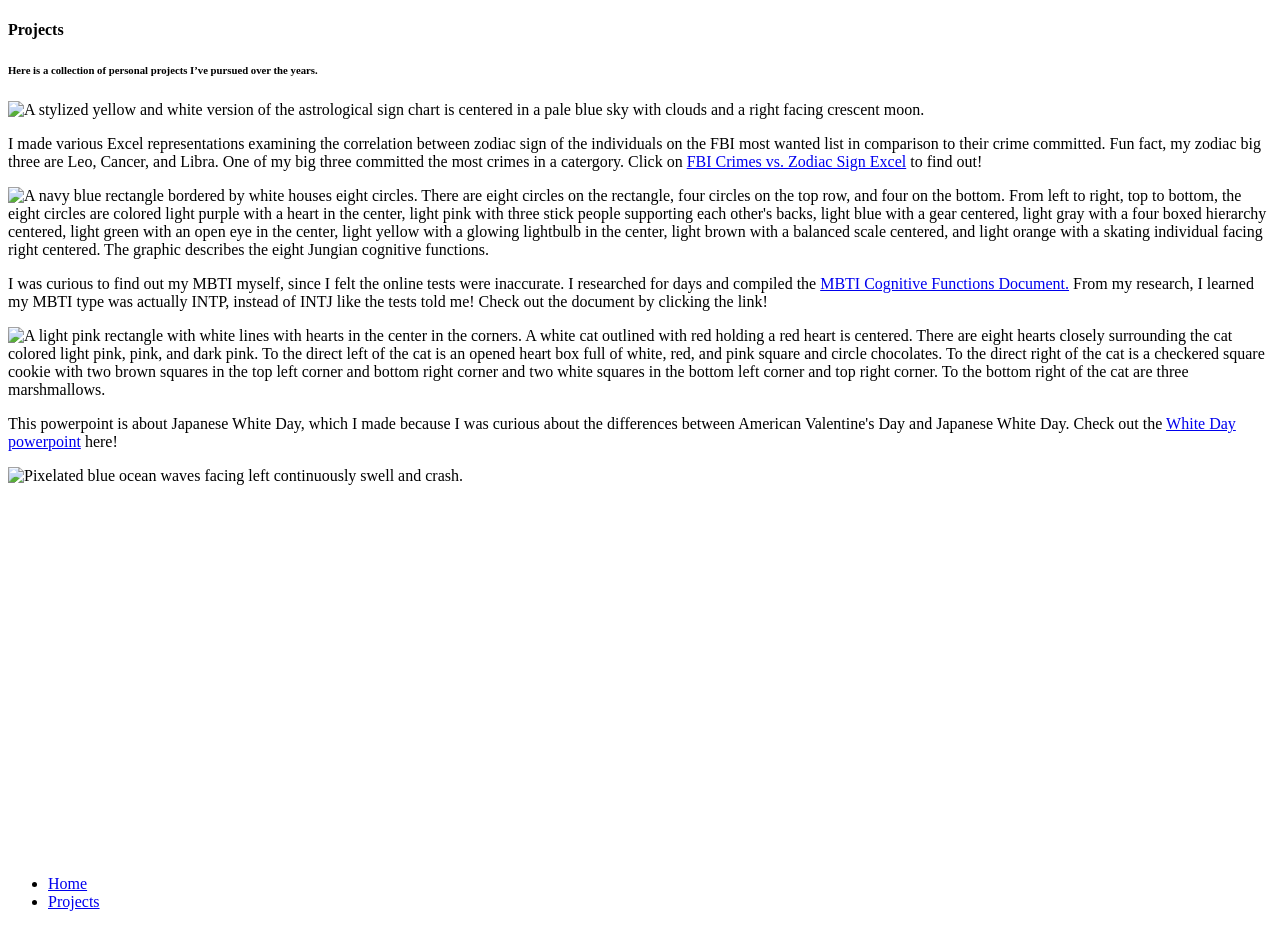
==== projects.html @ fd6cb3c2 "Added projects.html" ====
<!DOCTYPE html>
<html>
  <head>
    
    <title>Projects</title>
    <meta charset="utf-8" />
	  <meta http-equiv="X-UA-Compatible" content="IE=edge" />
	  <meta name="viewport" content="width=device-width, initial-scale=1" />

	  <!-- link the webpage's stylesheet -->
	  <link rel="stylesheet" href="/style.css" />

	  <!-- link the webpage's JavaScript file -->
	  <script src="/script.js" defer></script>

  </head>
  
  <body class="projects">
    <header>
      
      <h4 class = "projects">Projects</h4>
      <h6 class = "projects">Here is a collection of personal projects I’ve pursued over the years.</h6>
    </header>

    <main class = "projects">
      <div class="projects-container">
      <img id = "astroChart" src="assets/astrology chart.jpg" alt = "A stylized yellow and white version of the astrological sign chart is centered in a pale blue sky with clouds and a right facing crescent moon.">
      <p>I made various Excel representations examining the correlation between zodiac sign of the individuals on the FBI most wanted list in comparison to their crime committed. Fun fact, my zodiac big three are Leo, Cancer, and Libra. One of my big three committed the most crimes in a catergory. Click on <a href="https://docs.google.com/spreadsheets/d/1xBKuoBQ0WFbivCeo5yyAuAX60gPajoq3/edit?usp=sharing&ouid=104031755285474681985&rtpof=true&sd=true">FBI Crimes vs. Zodiac Sign Excel</a> to find out! </p>
      </div>

      <div class ="projects-container">
        <img id = "mbtiFunc" src="assets/mbti cog functions.png" alt = "A navy blue rectangle bordered by white houses eight circles. There are eight circles on the rectangle, four circles on the top row, and four on the bottom. From left to right, top to bottom, the eight circles are colored light purple with a heart in the center, light pink with three stick people supporting each other's backs, light blue with a gear centered, light gray with a four boxed hierarchy centered, light green with an open eye in the center, light yellow with a glowing lightbulb in the center, light brown with a balanced scale centered, and light orange with a skating individual facing right centered. The graphic describes the eight Jungian cognitive functions.">
        <p>I was curious to find out my MBTI myself, since I felt the online tests were inaccurate. I researched for days and compiled the <a href= "https://1drv.ms/w/s!AhdmTZKzYuXj-zX77f0aoYTPNWzn">MBTI Cognitive Functions Document.</a> From my research, I learned my MBTI type was actually INTP, instead of INTJ like the tests told me! Check out the document by clicking the link!</p>
      </div>

      <div class ="projects-container">
        <img id = "jpWhite" src="assets/jp white day.png" alt = "A light pink rectangle with white lines with hearts in the center in the corners. A white cat outlined with red holding a red heart is centered. There are eight hearts closely surrounding the cat colored light pink, pink, and dark pink. To the direct left of the cat is an opened heart box full of white, red, and pink square and circle chocolates. To the direct right of the cat is a checkered square cookie with two brown squares in the top left corner and bottom right corner and two white squares in the bottom left corner and top right corner. To the bottom right of the cat are three marshmallows.">
      <p>This powerpoint is about Japanese White Day, which I made because I was curious about the differences between American Valentine's Day and Japanese White Day. Check out the <a href="https://www.canva.com/design/DAFbCJZyvXk/H67eqAMe6ihnSC6DAI1L8w/edit?utm_content=DAFbCJZyvXk&utm_campaign=designshare&utm_medium=link2&utm_source=sharebutton"> White Day powerpoint</a> here!</p>
    </div>

      <img id = "ocWaves" src="assets/ocean.gif" alt = "Pixelated blue ocean waves facing left continuously swell and crash.">
      
   <div class="spotify-container">
    <iframe style="border-radius:12px" src="https://open.spotify.com/embed/playlist/4dWzxPQYus2QRRu6FjhjwQ?utm_source=generator&theme=0" width="30%" height="352" frameBorder="0" allowfullscreen="" allow="autoplay; clipboard-write; encrypted-media; fullscreen; picture-in-picture" loading="lazy"></iframe>
  </div> 
    
   <div class="sticker-container">
  <img src ="assets/pashmina.gif" alt = "">
  <img id ="mangle" src ="assets/mangle.gif" alt= "">
  <img src ="assets/spidergwen.gif" alt= "">
</div>

    <nav> 
      <ul>
        <li><a href="index.html">Home</a></li>
        <li><a href="projects.html">Projects</a></li>
      </ul>
    </nav>
    </main>
    
    
    
  </body>
</html>

<!--Sources
Astrology Chart image: https://joynumber.com/blog/how-to-read-your-natal-chart-for-beginners/
Cognitive Functions image: https://personalityjunkie.com/functions-ni-ti-fi-si-ne-te-fe-se/
White Day slideshow image: My design
Ocean Waves gif: https://www.sutori.com/en/item/untitled-72fe-8882
-->
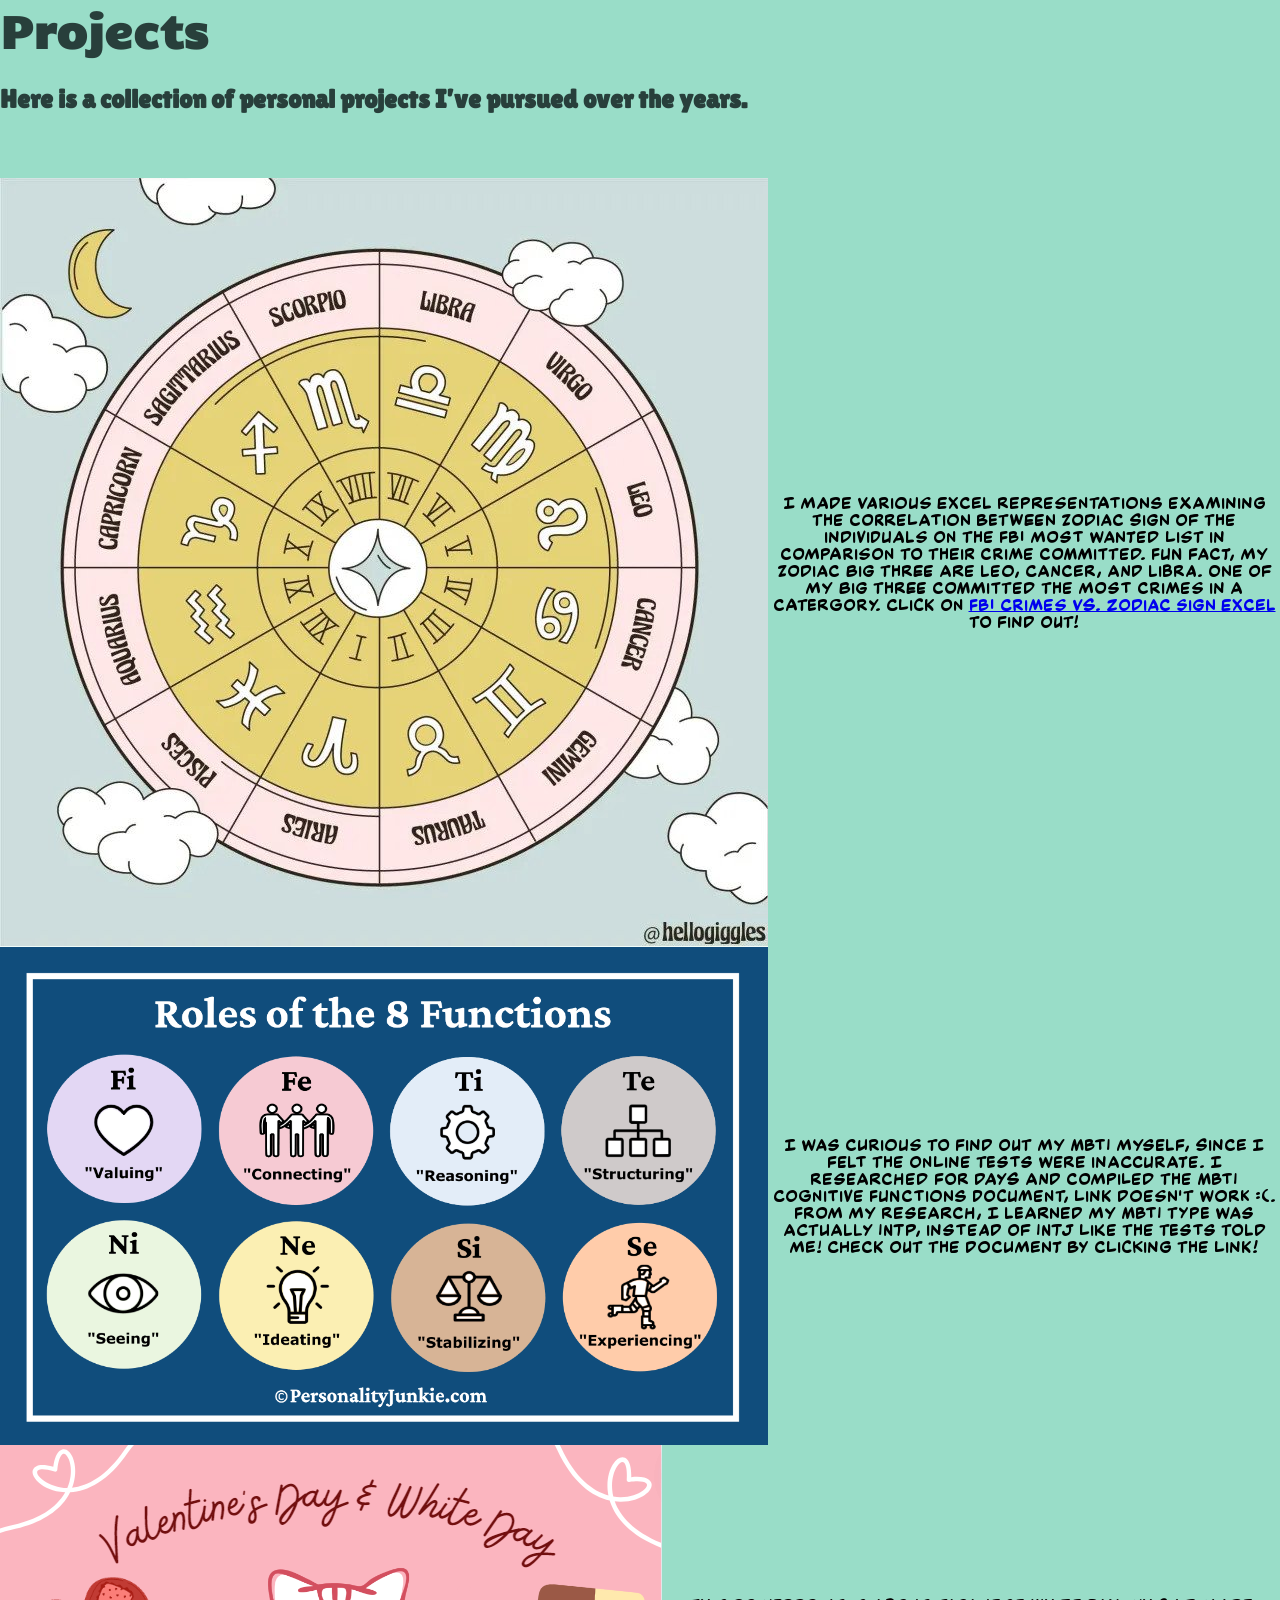
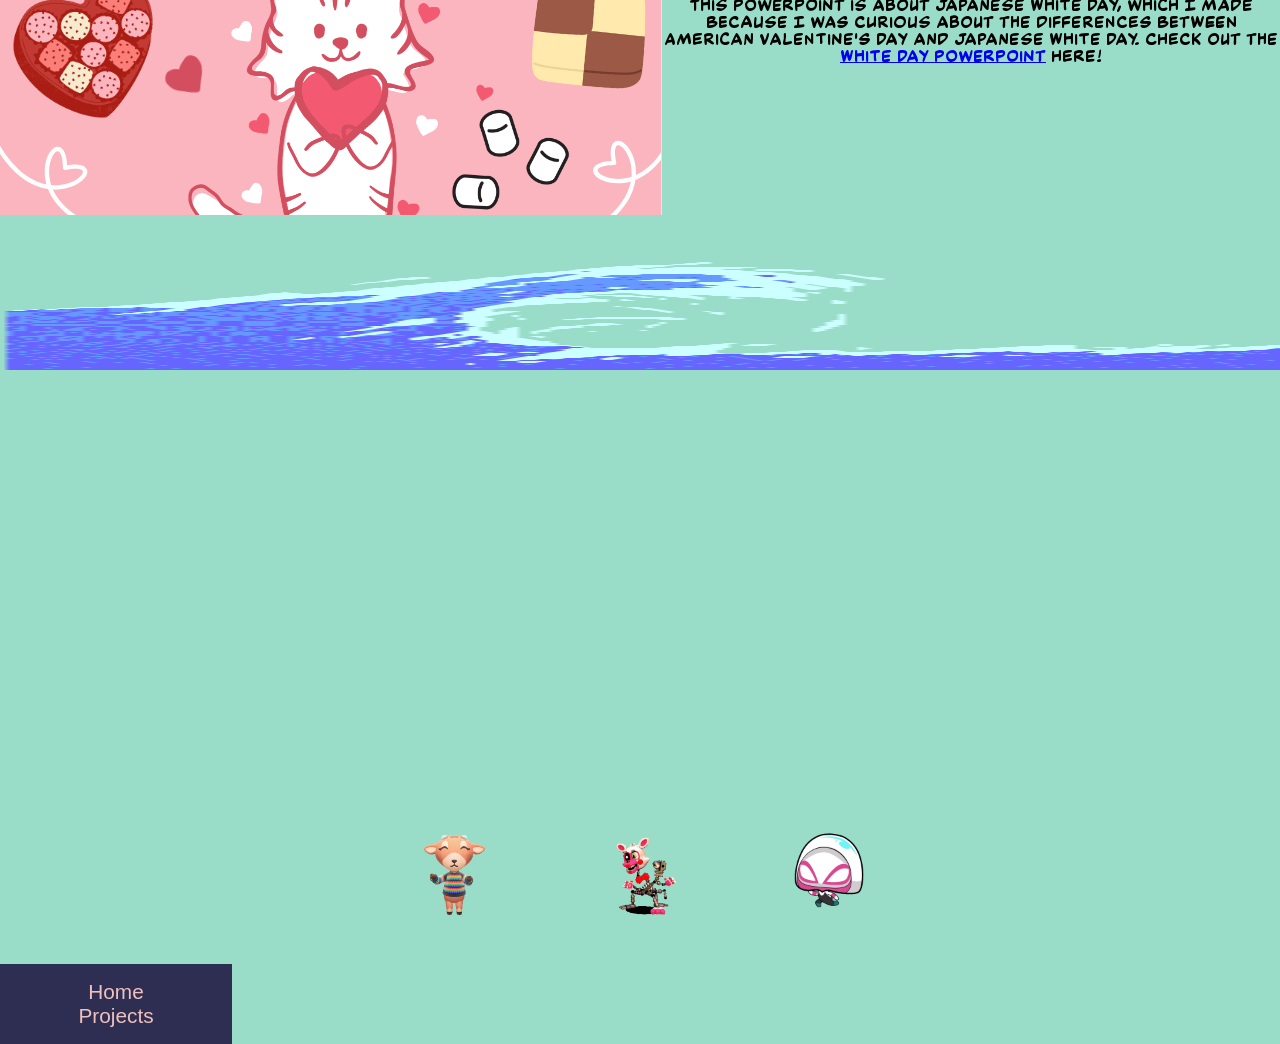
==== commit 9e33b74c: "Say that MBTI link doesn't work" ====
--- a/projects.html
+++ b/projects.html
@@ -30,7 +30,7 @@
 
       <div class ="projects-container">
         <img id = "mbtiFunc" src="assets/mbti cog functions.png" alt = "A navy blue rectangle bordered by white houses eight circles. There are eight circles on the rectangle, four circles on the top row, and four on the bottom. From left to right, top to bottom, the eight circles are colored light purple with a heart in the center, light pink with three stick people supporting each other's backs, light blue with a gear centered, light gray with a four boxed hierarchy centered, light green with an open eye in the center, light yellow with a glowing lightbulb in the center, light brown with a balanced scale centered, and light orange with a skating individual facing right centered. The graphic describes the eight Jungian cognitive functions.">
-        <p>I was curious to find out my MBTI myself, since I felt the online tests were inaccurate. I researched for days and compiled the <a href= "https://1drv.ms/w/s!AhdmTZKzYuXj-zX77f0aoYTPNWzn">MBTI Cognitive Functions Document.</a> From my research, I learned my MBTI type was actually INTP, instead of INTJ like the tests told me! Check out the document by clicking the link!</p>
+        <p>I was curious to find out my MBTI myself, since I felt the online tests were inaccurate. I researched for days and compiled the MBTI Cognitive Functions Document, link doesn't work :(. From my research, I learned my MBTI type was actually INTP, instead of INTJ like the tests told me! Check out the document by clicking the link!</p>
       </div>
 
       <div class ="projects-container">
--- a/style.css
+++ b/style.css
@@ -0,0 +1,226 @@
+*{
+  margin: 0px;
+  padding: 0px;
+}
+
+/* Importing Fonts */
+@font-face {
+  font-family: "Bodoni Moda";
+  src: url("Fonts/BodoniModa_9pt-BlackItalic.ttf") format("truetype");
+}
+
+@font-face {
+  font-family: "Arsenal";
+  src: url("Fonts/Arsenal-Bold.ttf") format("truetype");
+}
+
+@font-face {
+  font-family: "Candal";
+  src: url("Fonts/Candal-Regular.ttf") format("truetype");
+}
+
+@font-face {
+  font-family: "Lilita One";
+  src: url("Fonts/LilitaOne-Regular.ttf") format("truetype");
+}
+
+@font-face {
+  font-family: "Noto Sans";
+  src: url("Fonts/NotoSansJP-Medium.ttf") format("truetype");
+}
+
+@font-face {
+  font-family: "Ready";
+  src: url("Fonts/ReadyforAnythingBB-Bold.ttf") format("truetype");
+}
+  
+/* STYLE SECTIONING TAGS */
+body.home {
+  background-color: #6C4B5E; 
+  text-align: center;
+}
+
+body.projects {
+  background-color: #99DDC8;
+}
+
+
+/* STYLE TEXT */
+
+h1.home {
+  color: #23231a;
+  font-family: "Bodoni Moda", serif;
+  font-size: 64px;
+  text-align: left;
+  margin-top: 3%;
+  margin-bottom: 3%;
+}
+
+p.home {
+  color: #D0ABA0;
+  font-family: "Noto Sans", sans-serif; 
+  font-size: 30px;
+  text-align: center;
+  margin-right: 10%
+}
+
+div.spotify-container {
+  text-align: left;
+  margin-top: 5px;
+  width: 3000px;
+}
+
+div.musicText-container {
+  display: flex; 
+  align-items: center; 
+  justify-content: center;
+}
+
+#descript {
+  margin-right: 50px;
+  color: #D0ABA0;
+  font-family: "Noto Sans", sans-serif; 
+  font-size: 20px;
+}
+
+h4.projects {
+  color: #283F3B;
+  font-family: "Candal", sans-serif;
+  font-size: 45px;
+  margin-bottom: 2%;
+}
+
+h6.projects {
+  color: #283F3B;
+  font-family: "Lilita One", sans-serif;
+  font-size: 26px;
+  padding-bottom: 5%;
+}
+
+/* STYLE IMAGES */
+#xianglingGI {
+  max-width: 30%;
+  border-radius: 25%;
+  margin-right: 2%
+  padding-bottom: 100%;
+}
+
+.home-container {
+  display: flex;
+  align-items: center; 
+  justify-content: center; 
+}
+
+div.sticker-container { 
+  display: inline-block; 
+}
+
+div.sticker-container img {
+  width: 100px;
+  height: 100px;
+  margin: 40px;
+}
+
+main.projects {
+  text-align: center;
+  margin: 0;
+  padding: 0;
+}
+
+.projects-container {
+  display: flex;
+  align-items: center; 
+  justify-content: center; 
+  font-family: "Ready", sans-serif;
+}
+
+#astroChart {
+  height: 40%;
+  width: 60%;
+}
+
+#mbtiFunc {
+  width: 60%;
+}
+
+#jpWhite{
+  width: 60%;
+}
+
+#ocWaves { 
+  width: 100%;
+  max-height: 200px;
+  height: auto;
+}
+
+/*Scrolling text*/
+#scroll-container {
+  border: 2px solid #23231a;
+  border-radius: 1px;
+  overflow: hidden;
+}
+
+#scroll-text {
+  /* animation properties */
+  -moz-transform: translateX(100%);
+  -webkit-transform: translateX(100%);
+  transform: translateX(100%);
+  
+  -moz-animation: my-animation 15s linear infinite;
+  -webkit-animation: my-animation 15s linear infinite;
+  animation: my-animation 15s linear infinite;
+
+  font-size: 24px;
+  color: #C6ECAE;
+  font-family: "Arsenal", sans-serif;
+  padding-top: 1em;
+  padding-bottom: 1em;
+  white-space: nowrap;
+  overflow: hidden;
+}
+
+
+@-webkit-keyframes my-animation {
+  from { -webkit-transform: translateX(100%); }
+  to { -webkit-transform: translateX(-100%); }
+}
+
+@keyframes my-animation {
+  from {
+    -moz-transform: translateX(100%);
+    -webkit-transform: translateX(100%);
+    transform: translateX(100%);
+  }
+  to {
+    -moz-transform: translateX(-100%);
+    -webkit-transform: translateX(-100%);
+    transform: translateX(-100%);
+  }
+}
+
+/* STYLE NAV BAR */
+ul {
+  list-style-type: none;
+  background-color: #2E2E52;
+  overflow: hidden;
+  padding: 1em;
+  width: 200px;
+}
+
+li {
+  display: block;
+}
+
+li a {
+  text-decoration: none;
+  color: #F0C1BC;
+  font-family: "Noto Sans", sans-serif; 
+  font-size: 1.3em;
+  padding: 1em;
+}
+
+li a:hover {
+  background-color: #E8A39B;
+  color: #968DD0;
+  padding: 0.5em;
+}
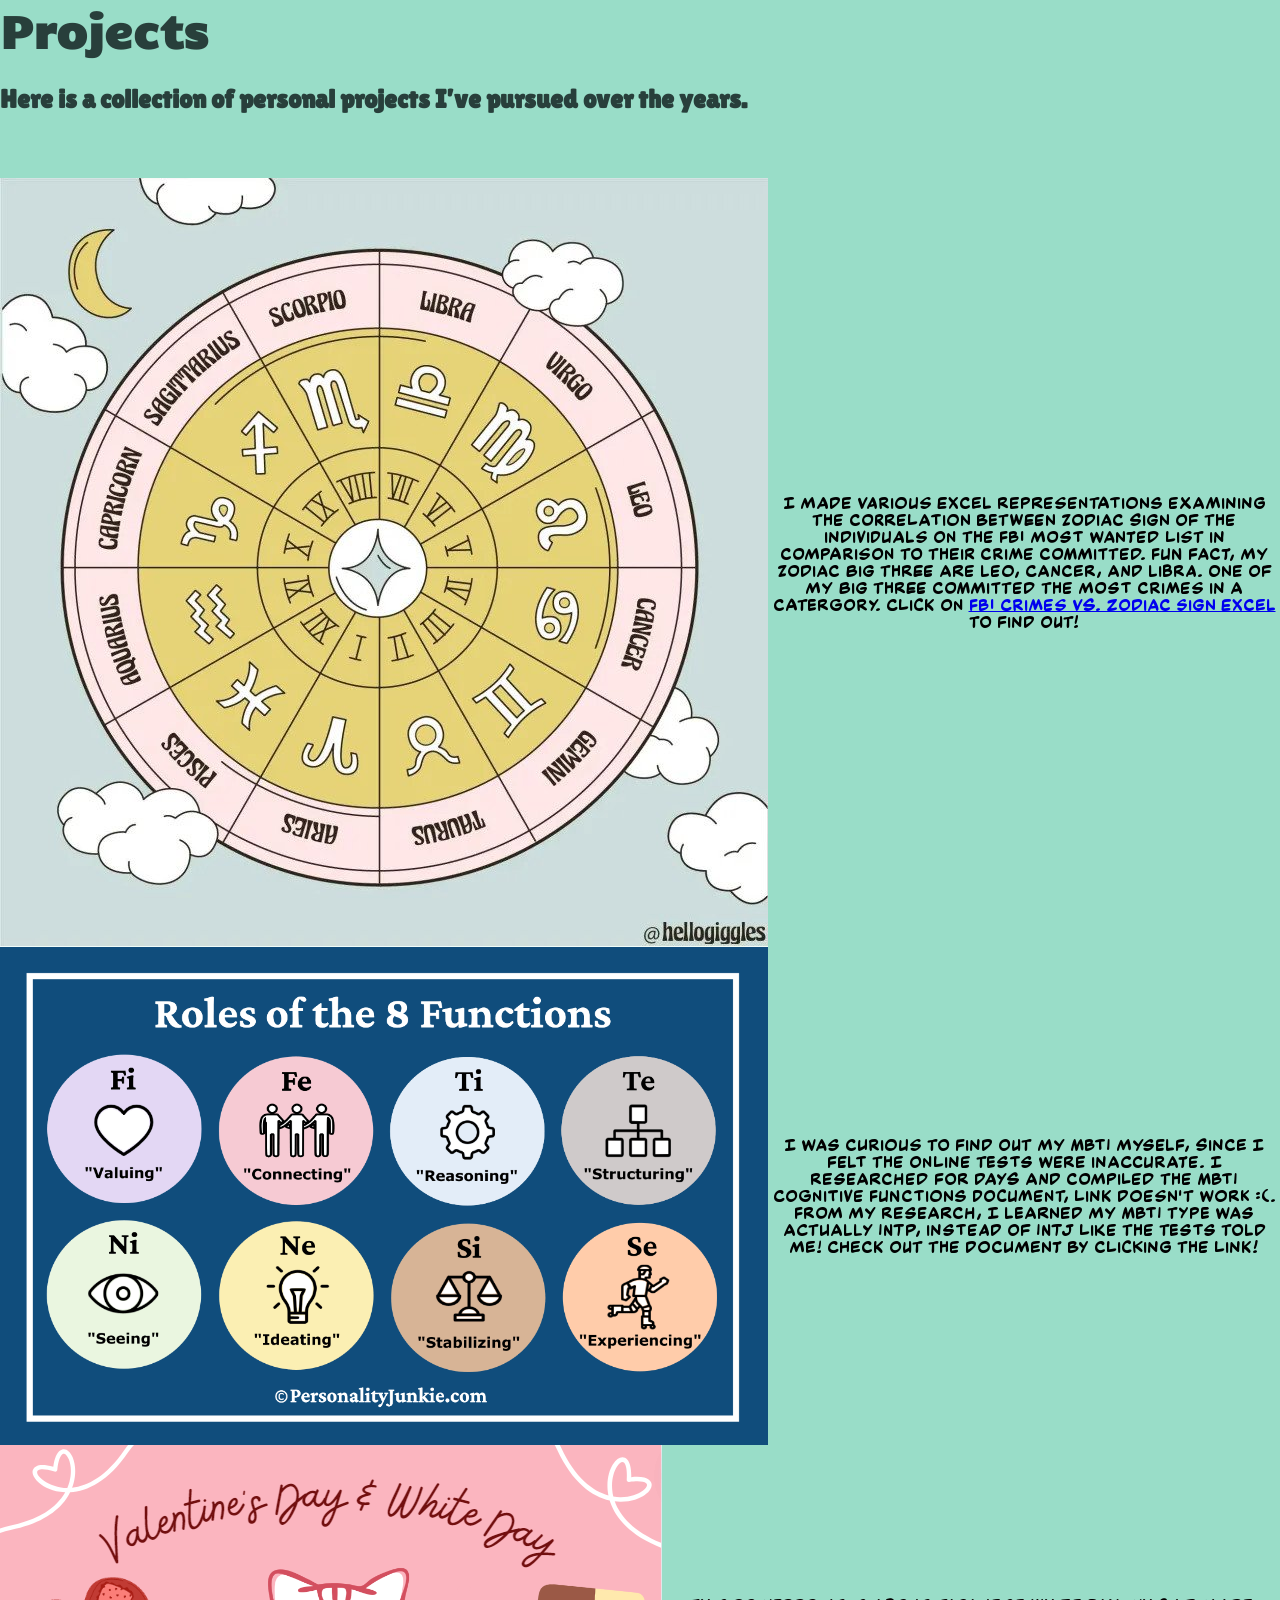
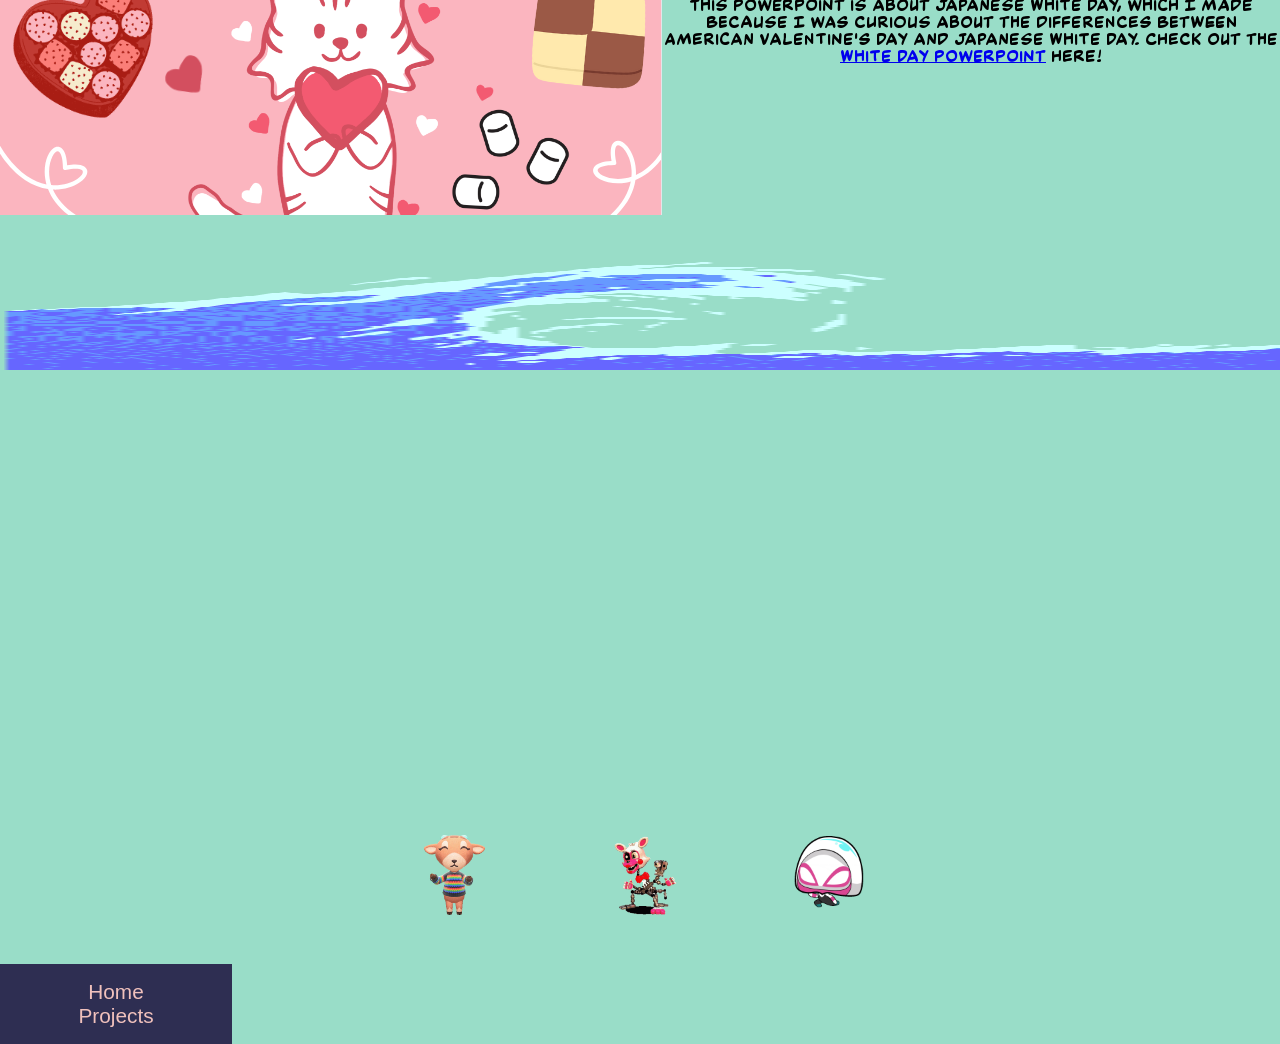
==== commit f2f36006: "Changing in path for projects; css to scripts" ====
--- a/projects.html
+++ b/projects.html
@@ -8,10 +8,10 @@
 	  <meta name="viewport" content="width=device-width, initial-scale=1" />
 
 	  <!-- link the webpage's stylesheet -->
-	  <link rel="stylesheet" href="/style.css" />
+	  <link rel="stylesheet" href="style.css"/>
 
 	  <!-- link the webpage's JavaScript file -->
-	  <script src="/script.js" defer></script>
+	  <script src="script.js" defer></script>
 
   </head>
   
